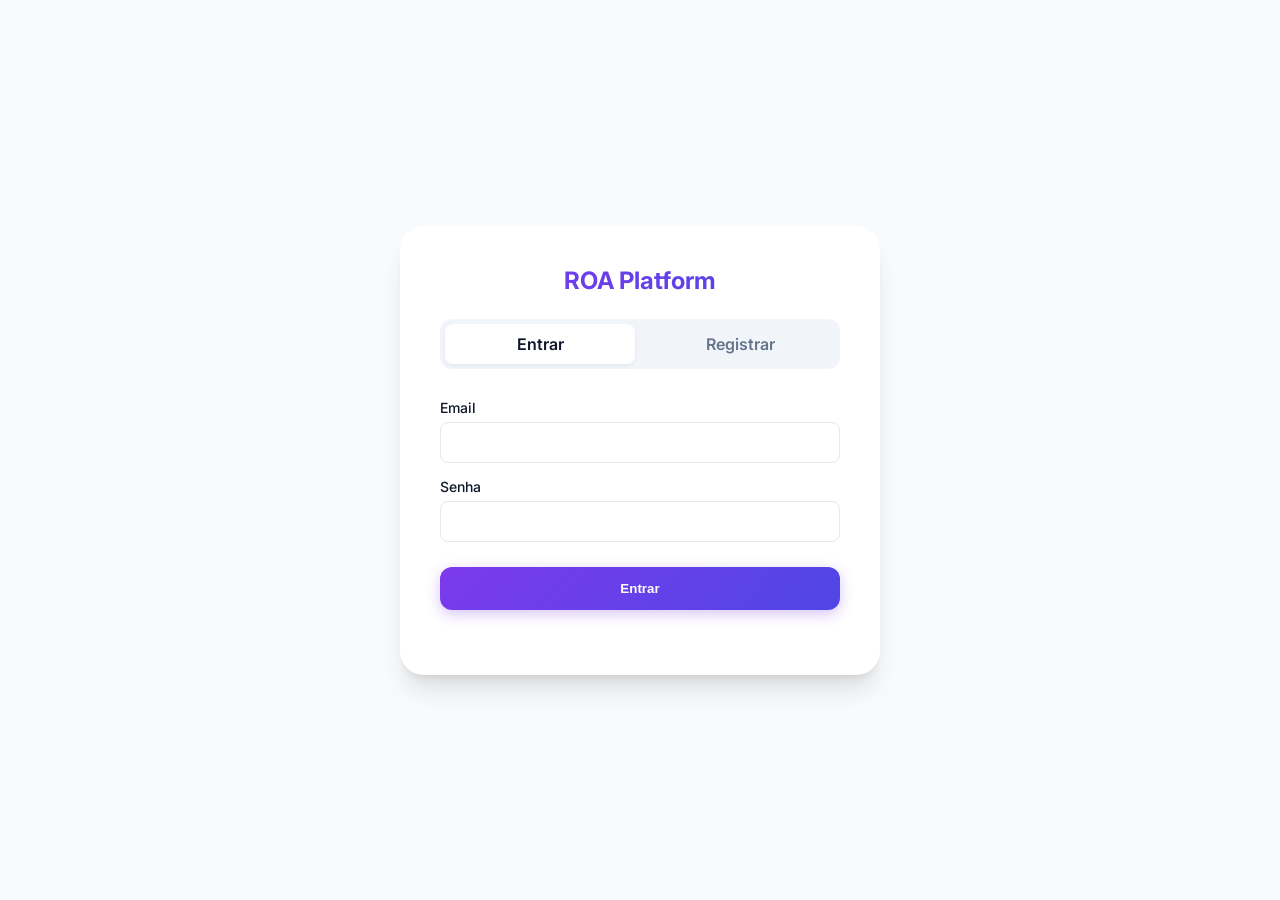
==== frontend/auth.html @ 20d5ce5f "alteraçoes leves" ====
<!DOCTYPE html>
<html lang="pt-br">

<head>
    <meta charset="UTF-8">
    <meta name="viewport" content="width=device-width, initial-scale=1.0">
    <title>ROA - Autenticação</title>
    <link href="https://fonts.googleapis.com/css2?family=Inter:wght@300;400;500;600;700&display=swap" rel="stylesheet">
    <style>
        :root {
            --primary-gradient: linear-gradient(135deg, #7C3AED 0%, #4F46E5 100%);
            --bg-color: #f8fafc;
            --card-bg: #ffffff;
            --text-primary: #0f172a;
            --text-secondary: #64748b;
        }

        body {
            font-family: 'Inter', sans-serif;
            background-color: var(--bg-color);
            margin: 0;
            display: flex;
            justify-content: center;
            align-items: center;
            height: 100vh;
        }

        .auth-card {
            background: var(--card-bg);
            padding: 40px;
            border-radius: 24px;
            box-shadow: 0 20px 25px -5px rgba(0, 0, 0, 0.1), 0 8px 10px -6px rgba(0, 0, 0, 0.1);
            width: 100%;
            max-width: 400px;
            text-align: center;
        }

        .logo {
            font-size: 24px;
            font-weight: 700;
            margin-bottom: 24px;
            background: var(--primary-gradient);
            -webkit-background-clip: text;
            -webkit-text-fill-color: transparent;
        }

        .tabs {
            display: flex;
            gap: 10px;
            margin-bottom: 30px;
            background: #f1f5f9;
            padding: 5px;
            border-radius: 12px;
        }

        .tab {
            flex: 1;
            padding: 10px;
            border-radius: 8px;
            cursor: pointer;
            font-weight: 600;
            color: var(--text-secondary);
            transition: all 0.2s;
        }

        .tab.active {
            background: white;
            color: var(--text-primary);
            box-shadow: 0 2px 4px rgba(0, 0, 0, 0.05);
        }

        .auth-form {
            display: none;
            flex-direction: column;
            gap: 15px;
        }

        .auth-form.active {
            display: flex;
        }

        .input-group {
            text-align: left;
        }

        label {
            display: block;
            font-size: 14px;
            font-weight: 500;
            color: var(--text-primary);
            margin-bottom: 6px;
        }

        input {
            width: 100%;
            padding: 12px;
            border: 1px solid #e2e8f0;
            border-radius: 8px;
            box-sizing: border-box;
            outline: none;
            transition: border-color 0.2s;
        }

        input:focus {
            border-color: #7C3AED;
        }

        button {
            background: var(--primary-gradient);
            color: white;
            padding: 14px;
            border: none;
            border-radius: 12px;
            font-weight: 600;
            cursor: pointer;
            margin-top: 10px;
            box-shadow: 0 4px 14px rgba(124, 58, 237, 0.3);
        }

        .error-msg {
            color: #ef4444;
            font-size: 12px;
            margin-top: 10px;
        }
    </style>
</head>

<body>
    <div class="auth-card">
        <div class="logo">ROA Platform</div>

        <div class="tabs">
            <div class="tab active" onclick="switchTab('login')">Entrar</div>
            <div class="tab" onclick="switchTab('register')">Registrar</div>
        </div>

        <!-- Login Form -->
        <form id="login-form" class="auth-form active">
            <div class="input-group">
                <label>Email</label>
                <input type="email" id="login-email" required>
            </div>
            <div class="input-group">
                <label>Senha</label>
                <input type="password" id="login-password" required>
            </div>
            <button type="submit">Entrar</button>
            <div id="login-error" class="error-msg"></div>
        </form>

        <!-- Register Form -->
        <form id="register-form" class="auth-form">
            <div class="input-group">
                <label>Nome Completo</label>
                <input type="text" id="reg-name" required>
            </div>
            <div class="input-group">
                <label>Email</label>
                <input type="email" id="reg-email" required>
            </div>
            <div class="input-group">
                <label>Senha</label>
                <input type="password" id="reg-password" required>
            </div>
            <button type="submit">Criar Conta</button>
            <div id="reg-error" class="error-msg"></div>
        </form>
    </div>

    <script>
        const BASE_URL = 'http://localhost:8000/ROA';

        // se já estiver logado, volta para o dashboard
        const token = localStorage.getItem("roa_token");
        if (token) {
            window.location.href = "index.html";
        }

        function switchTab(tab) {
            document.querySelectorAll('.tab').forEach(t => t.classList.remove('active'));
            document.querySelectorAll('.auth-form').forEach(f => f.classList.remove('active'));

            if (tab === 'login') {
                document.querySelectorAll('.tab')[0].classList.add('active');
                document.getElementById('login-form').classList.add('active');
            } else {
                document.querySelectorAll('.tab')[1].classList.add('active');
                document.getElementById('register-form').classList.add('active');
            }
        }

        // LOGIN
        document.getElementById('login-form').addEventListener('submit', async (e) => {
            e.preventDefault();

            const email = document.getElementById('login-email').value;
            const password = document.getElementById('login-password').value;
            const errorEl = document.getElementById('login-error');

            const body = new URLSearchParams();
            body.append('username', email);
            body.append('password', password);

            try {

                const res = await fetch(`${BASE_URL}/login`, {
                    method: 'POST',
                    headers: { 'Content-Type': 'application/x-www-form-urlencoded' },
                    body: body
                });

                const data = await res.json();

                if (res.ok && data.access_token) {

                    localStorage.setItem('roa_token', data.access_token);

                    window.location.href = "index.html";

                } else {

                    errorEl.textContent = data.detail || "Email ou senha inválidos";

                }

            } catch (err) {

                errorEl.textContent = "Erro ao conectar com servidor";

            }
        });


        // REGISTER
        document.getElementById('register-form').addEventListener('submit', async (e) => {
            e.preventDefault();

            const name = document.getElementById('reg-name').value;
            const email = document.getElementById('reg-email').value;
            const password = document.getElementById('reg-password').value;
            const errorEl = document.getElementById('reg-error');

            try {

                const res = await fetch(`${BASE_URL}/register`, {
                    method: 'POST',
                    headers: { 'Content-Type': 'application/json' },
                    body: JSON.stringify({ name, email, password, role: 'user' })
                });

                const data = await res.json();

                if (res.ok) {

                    alert("Conta criada! Faça login.");
                    switchTab("login");

                } else {

                    errorEl.textContent = data.detail || "Erro ao registrar";

                }

            } catch (err) {

                errorEl.textContent = "Erro ao conectar com servidor";

            }
        });
    </script>
</body>

</html>
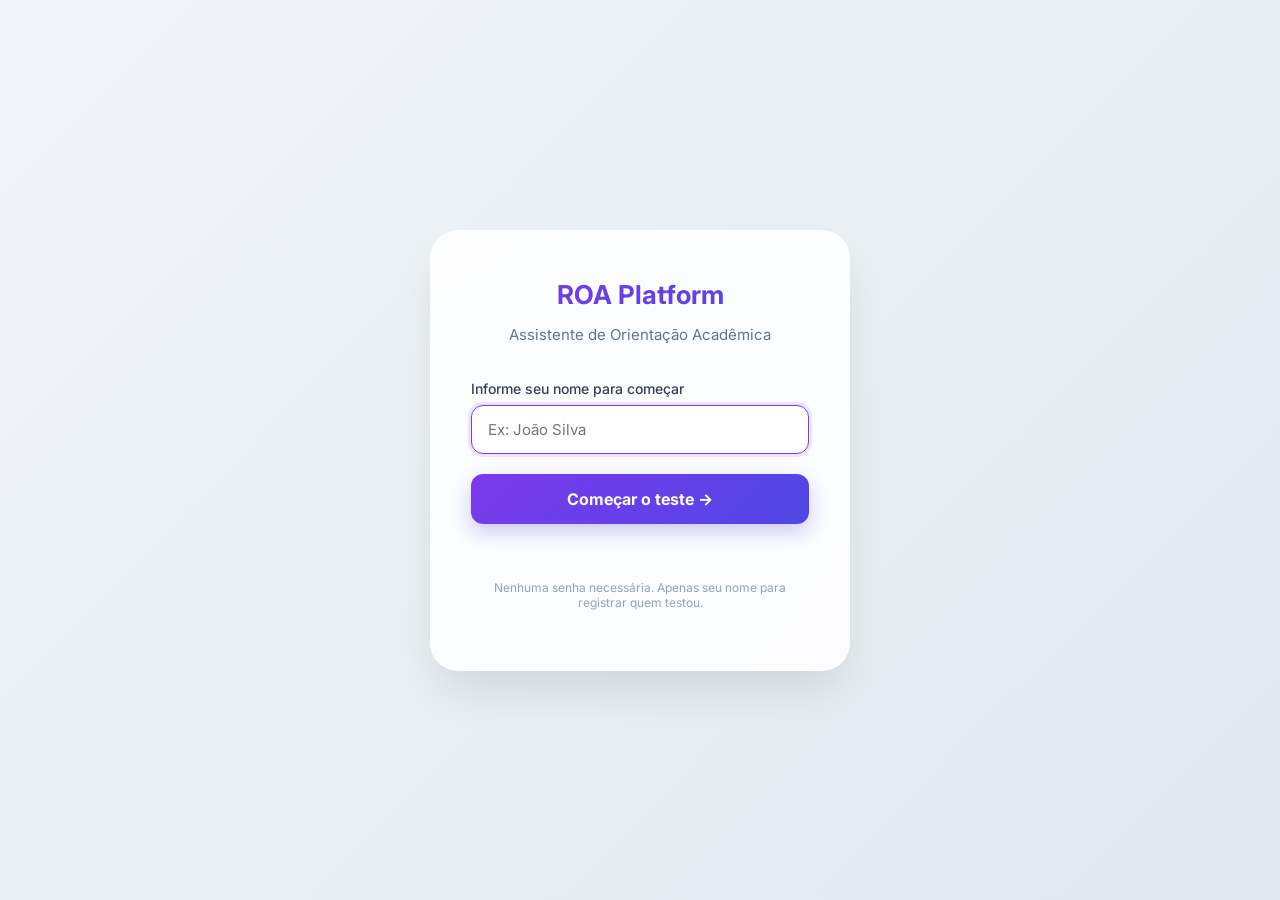
==== commit cce9148e: "alteraçoes leves" ====
--- a/frontend/auth.html
+++ b/frontend/auth.html
@@ -4,267 +4,188 @@
 <head>
     <meta charset="UTF-8">
     <meta name="viewport" content="width=device-width, initial-scale=1.0">
-    <title>ROA - Autenticação</title>
+    <title>ROA - Iniciar Teste</title>
     <link href="https://fonts.googleapis.com/css2?family=Inter:wght@300;400;500;600;700&display=swap" rel="stylesheet">
     <style>
         :root {
             --primary-gradient: linear-gradient(135deg, #7C3AED 0%, #4F46E5 100%);
-            --bg-color: #f8fafc;
-            --card-bg: #ffffff;
-            --text-primary: #0f172a;
-            --text-secondary: #64748b;
+            --bg-gradient: linear-gradient(135deg, #f1f5f9 0%, #e2e8f0 100%);
+            --glass: rgba(255, 255, 255, 0.85);
+            --glass-border: rgba(255, 255, 255, 0.5);
+        }
+
+        * {
+            box-sizing: border-box;
         }
 
         body {
             font-family: 'Inter', sans-serif;
-            background-color: var(--bg-color);
+            background: var(--bg-gradient);
             margin: 0;
+            min-height: 100vh;
             display: flex;
             justify-content: center;
             align-items: center;
-            height: 100vh;
         }
 
-        .auth-card {
-            background: var(--card-bg);
-            padding: 40px;
-            border-radius: 24px;
-            box-shadow: 0 20px 25px -5px rgba(0, 0, 0, 0.1), 0 8px 10px -6px rgba(0, 0, 0, 0.1);
+        .card {
+            background: var(--glass);
+            backdrop-filter: blur(16px);
+            border: 1px solid var(--glass-border);
+            border-radius: 28px;
+            box-shadow: 0 24px 48px -12px rgba(0, 0, 0, 0.12);
             width: 100%;
-            max-width: 400px;
+            max-width: 420px;
+            padding: 48px 40px;
             text-align: center;
         }
 
         .logo {
-            font-size: 24px;
+            font-size: 26px;
             font-weight: 700;
-            margin-bottom: 24px;
             background: var(--primary-gradient);
             -webkit-background-clip: text;
+            background-clip: text;
             -webkit-text-fill-color: transparent;
+            margin-bottom: 8px;
         }
 
-        .tabs {
-            display: flex;
-            gap: 10px;
-            margin-bottom: 30px;
-            background: #f1f5f9;
-            padding: 5px;
-            border-radius: 12px;
-        }
-
-        .tab {
-            flex: 1;
-            padding: 10px;
-            border-radius: 8px;
-            cursor: pointer;
-            font-weight: 600;
-            color: var(--text-secondary);
-            transition: all 0.2s;
-        }
-
-        .tab.active {
-            background: white;
-            color: var(--text-primary);
-            box-shadow: 0 2px 4px rgba(0, 0, 0, 0.05);
-        }
-
-        .auth-form {
-            display: none;
-            flex-direction: column;
-            gap: 15px;
-        }
-
-        .auth-form.active {
-            display: flex;
-        }
-
-        .input-group {
-            text-align: left;
+        .subtitle {
+            color: #64748b;
+            font-size: 15px;
+            margin-bottom: 36px;
         }
 
         label {
             display: block;
+            text-align: left;
             font-size: 14px;
             font-weight: 500;
-            color: var(--text-primary);
-            margin-bottom: 6px;
+            color: #334155;
+            margin-bottom: 8px;
         }
 
-        input {
+        input[type="text"] {
             width: 100%;
-            padding: 12px;
-            border: 1px solid #e2e8f0;
-            border-radius: 8px;
-            box-sizing: border-box;
+            padding: 14px 16px;
+            border: 1.5px solid #e2e8f0;
+            border-radius: 12px;
+            font-family: inherit;
+            font-size: 15px;
             outline: none;
-            transition: border-color 0.2s;
+            transition: border-color 0.2s, box-shadow 0.2s;
+            background: white;
         }
 
-        input:focus {
+        input[type="text"]:focus {
             border-color: #7C3AED;
+            box-shadow: 0 0 0 3px rgba(124, 58, 237, 0.12);
         }
 
-        button {
+        button[type="submit"] {
+            width: 100%;
+            margin-top: 20px;
+            padding: 15px;
             background: var(--primary-gradient);
             color: white;
-            padding: 14px;
             border: none;
             border-radius: 12px;
-            font-weight: 600;
+            font-family: inherit;
+            font-size: 16px;
+            font-weight: 700;
             cursor: pointer;
-            margin-top: 10px;
-            box-shadow: 0 4px 14px rgba(124, 58, 237, 0.3);
+            box-shadow: 0 8px 20px rgba(79, 70, 229, 0.28);
+            transition: transform 0.12s ease, box-shadow 0.12s ease;
+        }
+
+        button[type="submit"]:hover {
+            transform: translateY(-2px);
+            box-shadow: 0 12px 28px rgba(79, 70, 229, 0.24);
+        }
+
+        button[type="submit"]:disabled {
+            opacity: 0.65;
+            cursor: not-allowed;
+            transform: none;
         }
 
         .error-msg {
             color: #ef4444;
+            font-size: 13px;
+            margin-top: 12px;
+            min-height: 20px;
+        }
+
+        .hint {
+            margin-top: 24px;
             font-size: 12px;
-            margin-top: 10px;
+            color: #94a3b8;
         }
     </style>
 </head>
 
 <body>
-    <div class="auth-card">
+    <div class="card">
         <div class="logo">ROA Platform</div>
+        <p class="subtitle">Assistente de Orientação Acadêmica</p>
 
-        <div class="tabs">
-            <div class="tab active" onclick="switchTab('login')">Entrar</div>
-            <div class="tab" onclick="switchTab('register')">Registrar</div>
-        </div>
-
-        <!-- Login Form -->
-        <form id="login-form" class="auth-form active">
-            <div class="input-group">
-                <label>Email</label>
-                <input type="email" id="login-email" required>
-            </div>
-            <div class="input-group">
-                <label>Senha</label>
-                <input type="password" id="login-password" required>
-            </div>
-            <button type="submit">Entrar</button>
-            <div id="login-error" class="error-msg"></div>
+        <form id="start-form">
+            <label for="user-name">Informe seu nome para começar</label>
+            <input type="text" id="user-name" placeholder="Ex: João Silva" autocomplete="off" required autofocus>
+            <button type="submit" id="start-btn">Começar o teste →</button>
+            <div id="error-msg" class="error-msg"></div>
         </form>
 
-        <!-- Register Form -->
-        <form id="register-form" class="auth-form">
-            <div class="input-group">
-                <label>Nome Completo</label>
-                <input type="text" id="reg-name" required>
-            </div>
-            <div class="input-group">
-                <label>Email</label>
-                <input type="email" id="reg-email" required>
-            </div>
-            <div class="input-group">
-                <label>Senha</label>
-                <input type="password" id="reg-password" required>
-            </div>
-            <button type="submit">Criar Conta</button>
-            <div id="reg-error" class="error-msg"></div>
-        </form>
+        <p class="hint">Nenhuma senha necessária. Apenas seu nome para registrar quem testou.</p>
     </div>
 
     <script>
         const BASE_URL = 'http://localhost:8000/ROA';
 
-        // se já estiver logado, volta para o dashboard
-        const token = localStorage.getItem("roa_token");
-        if (token) {
-            window.location.href = "index.html";
+        // Already logged in? Go to dashboard.
+        const existingToken = localStorage.getItem('roa_token');
+        if (existingToken) {
+            window.location.replace('index.html');
         }
 
-        function switchTab(tab) {
-            document.querySelectorAll('.tab').forEach(t => t.classList.remove('active'));
-            document.querySelectorAll('.auth-form').forEach(f => f.classList.remove('active'));
-
-            if (tab === 'login') {
-                document.querySelectorAll('.tab')[0].classList.add('active');
-                document.getElementById('login-form').classList.add('active');
-            } else {
-                document.querySelectorAll('.tab')[1].classList.add('active');
-                document.getElementById('register-form').classList.add('active');
-            }
-        }
-
-        // LOGIN
-        document.getElementById('login-form').addEventListener('submit', async (e) => {
+        document.getElementById('start-form').addEventListener('submit', async (e) => {
             e.preventDefault();
 
-            const email = document.getElementById('login-email').value;
-            const password = document.getElementById('login-password').value;
-            const errorEl = document.getElementById('login-error');
+            const name = document.getElementById('user-name').value.trim();
+            const errorEl = document.getElementById('error-msg');
+            const btn = document.getElementById('start-btn');
 
-            const body = new URLSearchParams();
-            body.append('username', email);
-            body.append('password', password);
+            if (!name) {
+                errorEl.textContent = 'Por favor, insira seu nome.';
+                return;
+            }
+
+            btn.disabled = true;
+            btn.textContent = 'Aguarde...';
+            errorEl.textContent = '';
 
             try {
-
-                const res = await fetch(`${BASE_URL}/login`, {
+                const res = await fetch(`${BASE_URL}/register_student`, {
                     method: 'POST',
-                    headers: { 'Content-Type': 'application/x-www-form-urlencoded' },
-                    body: body
+                    headers: { 'Content-Type': 'application/json' },
+                    body: JSON.stringify({ name })
                 });
 
                 const data = await res.json();
 
                 if (res.ok && data.access_token) {
-
                     localStorage.setItem('roa_token', data.access_token);
-
-                    window.location.href = "index.html";
-
+                    localStorage.setItem('roa_user_name', name);
+                    window.location.replace('index.html');
                 } else {
-
-                    errorEl.textContent = data.detail || "Email ou senha inválidos";
-
+                    errorEl.textContent = data.detail || 'Erro ao iniciar sessão.';
+                    btn.disabled = false;
+                    btn.textContent = 'Começar o teste →';
                 }
-
             } catch (err) {
-
-                errorEl.textContent = "Erro ao conectar com servidor";
-
-            }
-        });
-
-
-        // REGISTER
-        document.getElementById('register-form').addEventListener('submit', async (e) => {
-            e.preventDefault();
-
-            const name = document.getElementById('reg-name').value;
-            const email = document.getElementById('reg-email').value;
-            const password = document.getElementById('reg-password').value;
-            const errorEl = document.getElementById('reg-error');
-
-            try {
-
-                const res = await fetch(`${BASE_URL}/register`, {
-                    method: 'POST',
-                    headers: { 'Content-Type': 'application/json' },
-                    body: JSON.stringify({ name, email, password, role: 'user' })
-                });
-
-                const data = await res.json();
-
-                if (res.ok) {
-
-                    alert("Conta criada! Faça login.");
-                    switchTab("login");
-
-                } else {
-
-                    errorEl.textContent = data.detail || "Erro ao registrar";
-
-                }
-
-            } catch (err) {
-
-                errorEl.textContent = "Erro ao conectar com servidor";
-
+                errorEl.textContent = 'Erro ao conectar com o servidor.';
+                btn.disabled = false;
+                btn.textContent = 'Começar o teste →';
             }
         });
     </script>
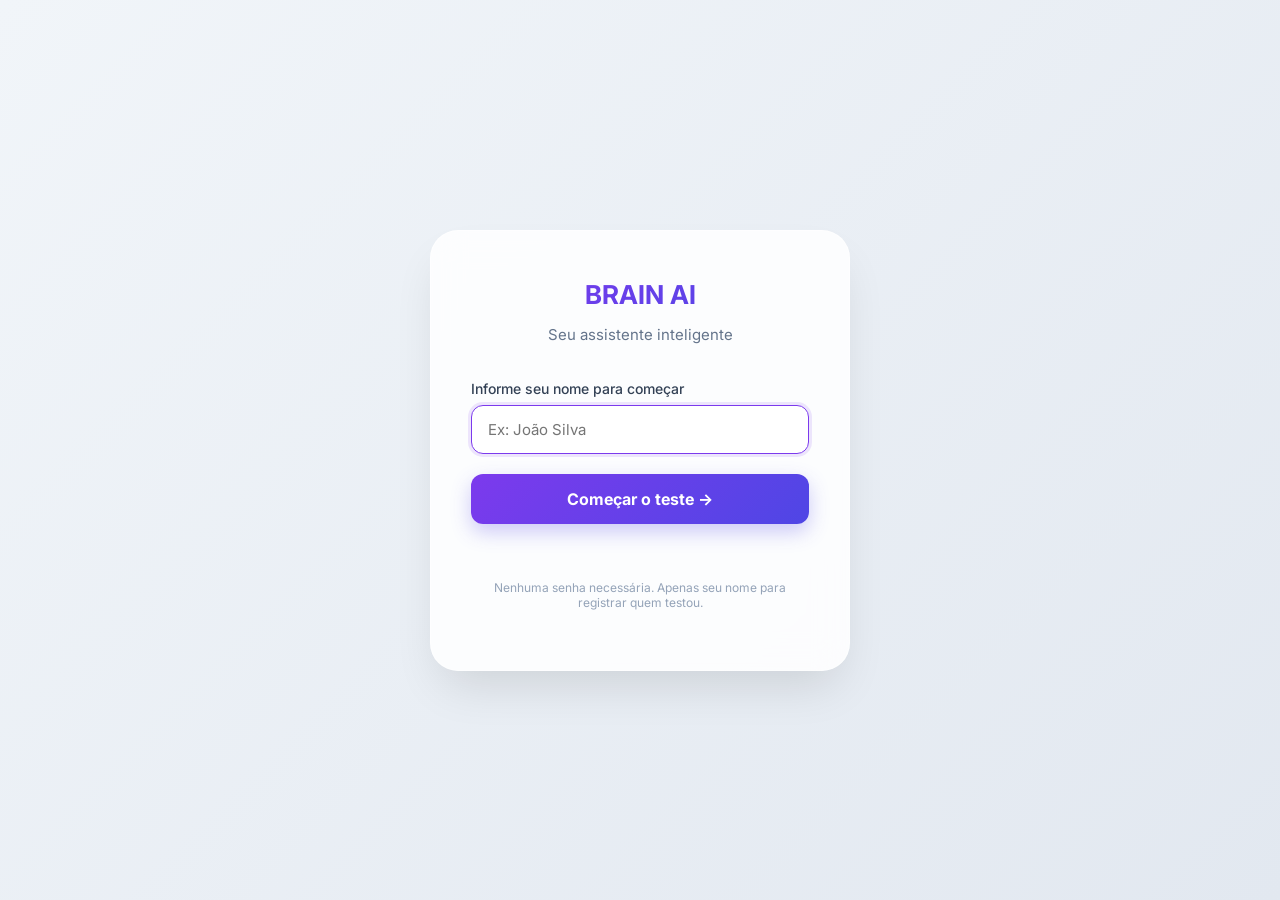
==== commit 9ed37d2d: "versão final de apresentação da poc" ====
--- a/frontend/auth.html
+++ b/frontend/auth.html
@@ -4,7 +4,7 @@
 <head>
     <meta charset="UTF-8">
     <meta name="viewport" content="width=device-width, initial-scale=1.0">
-    <title>ROA - Iniciar Teste</title>
+    <title>BRAIN AI - Iniciar Sessão</title>
     <link href="https://fonts.googleapis.com/css2?family=Inter:wght@300;400;500;600;700&display=swap" rel="stylesheet">
     <style>
         :root {
@@ -126,8 +126,8 @@
 
 <body>
     <div class="card">
-        <div class="logo">ROA Platform</div>
-        <p class="subtitle">Assistente de Orientação Acadêmica</p>
+        <div class="logo">BRAIN AI</div>
+        <p class="subtitle">Seu assistente inteligente</p>
 
         <form id="start-form">
             <label for="user-name">Informe seu nome para começar</label>
@@ -142,8 +142,43 @@
     <script>
         const BASE_URL = 'http://localhost:8000/ROA';
 
+        // Cookie Helpers
+        function setCookie(name, value, days = 7) {
+            let expires = "";
+            if (days) {
+                const date = new Date();
+                date.setTime(date.getTime() + (days * 24 * 60 * 60 * 1000));
+                expires = "; expires=" + date.toUTCString();
+            }
+            document.cookie = name + "=" + (value || "") + expires + "; path=/; SameSite=Lax";
+        }
+
+        function getCookie(name) {
+            const nameEQ = name + "=";
+            const ca = document.cookie.split(';');
+            for (let i = 0; i < ca.length; i++) {
+                let c = ca[i];
+                while (c.charAt(0) == ' ') c = c.substring(1, c.length);
+                if (c.indexOf(nameEQ) == 0) return c.substring(nameEQ.length, c.length);
+            }
+            return null;
+        }
+
         // Already logged in? Go to dashboard.
-        const existingToken = localStorage.getItem('roa_token');
+        let existingToken = getCookie('roa_token');
+
+        // Sincronização e fallback para evitar loops com cache de navegadores
+        if (!existingToken) {
+            existingToken = localStorage.getItem('roa_token');
+            if (existingToken) {
+                setCookie('roa_token', existingToken);
+                const lsName = localStorage.getItem('roa_user_name');
+                if (lsName) setCookie('roa_user_name', lsName);
+            }
+        } else {
+            localStorage.setItem('roa_token', existingToken);
+        }
+
         if (existingToken) {
             window.location.replace('index.html');
         }
@@ -174,6 +209,9 @@
                 const data = await res.json();
 
                 if (res.ok && data.access_token) {
+                    setCookie('roa_token', data.access_token);
+                    setCookie('roa_user_name', name);
+                    // Salvar no localStorage também caso o index.html esteja em cache
                     localStorage.setItem('roa_token', data.access_token);
                     localStorage.setItem('roa_user_name', name);
                     window.location.replace('index.html');
